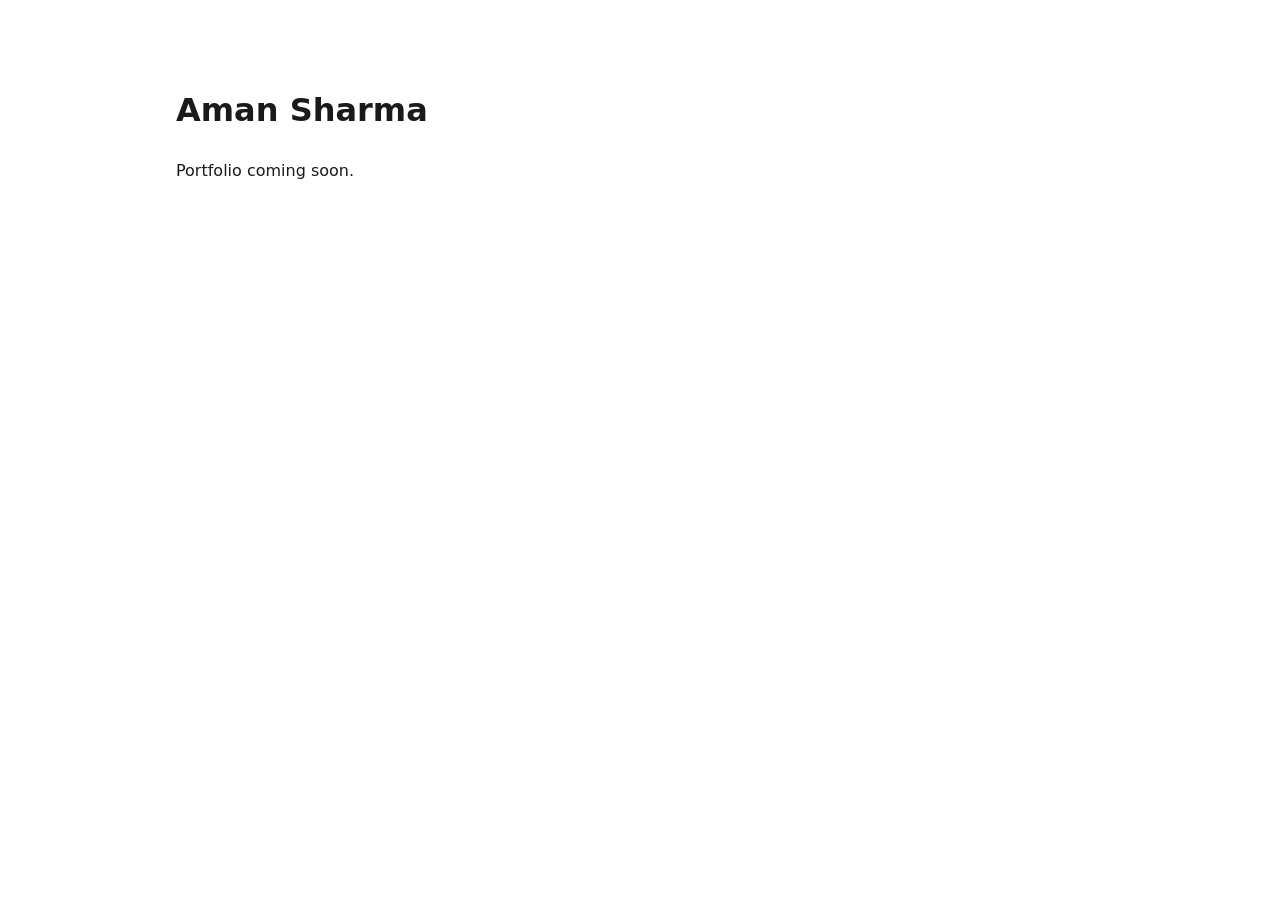
==== index.html @ 3a18114f "Initial portfolio scaffold Co-Authored-By: Claude Opus 5.5 <noreply@anthropic.com>" ====
<!doctype html>
<html lang="en">
<head>
  <meta charset="utf-8">
  <meta name="viewport" content="width=device-width, initial-scale=1">
  <title>Aman Sharma — Portfolio</title>
  <meta name="description" content="Portfolio of Aman Sharma">
  <link rel="stylesheet" href="assets/css/style.css">
</head>
<body>
  <main>
    <h1>Aman Sharma</h1>
    <p>Portfolio coming soon.</p>
  </main>
  <script src="assets/js/main.js"></script>
</body>
</html>
---- assets/css/style.css ----
*, *::before, *::after { box-sizing: border-box; }
body {
  margin: 0;
  font-family: system-ui, -apple-system, sans-serif;
  line-height: 1.6;
  color: #1a1a1a;
  background: #fff;
}
main { max-width: 960px; margin: 0 auto; padding: 4rem 1rem; }
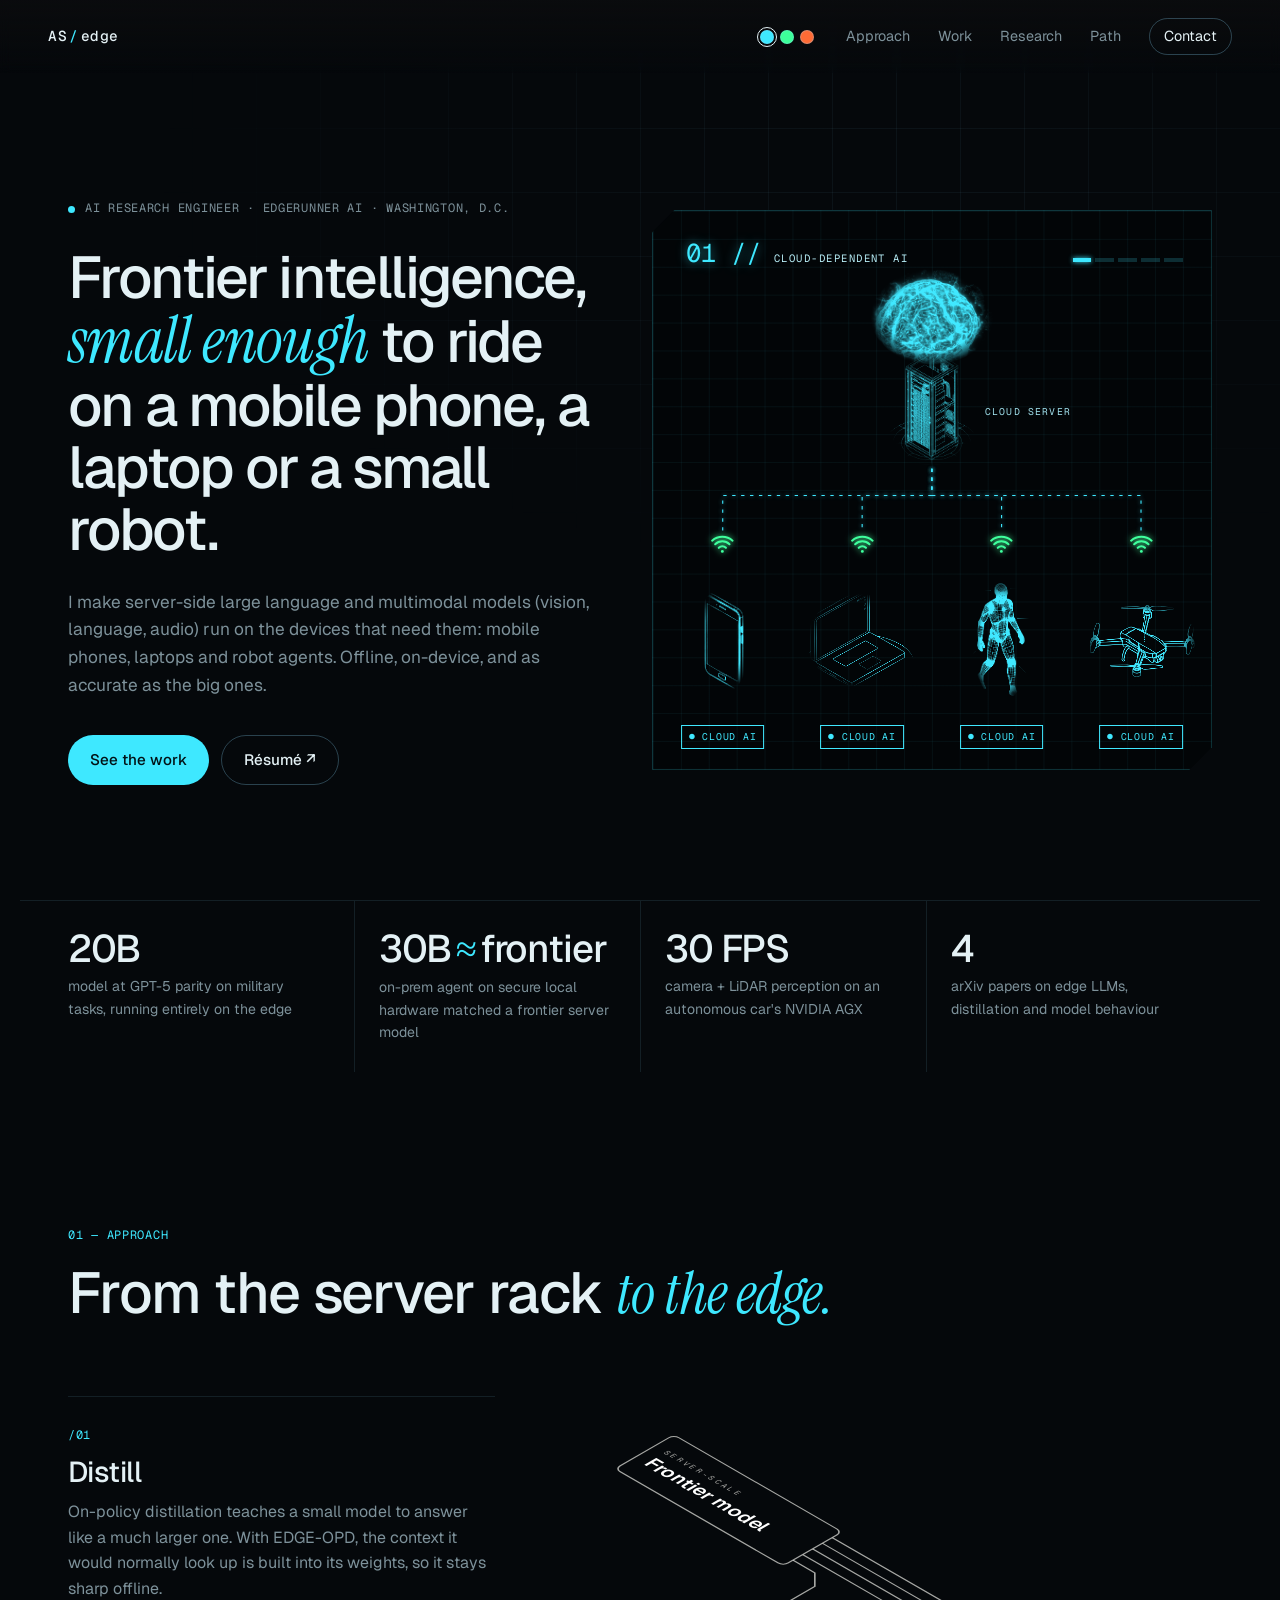
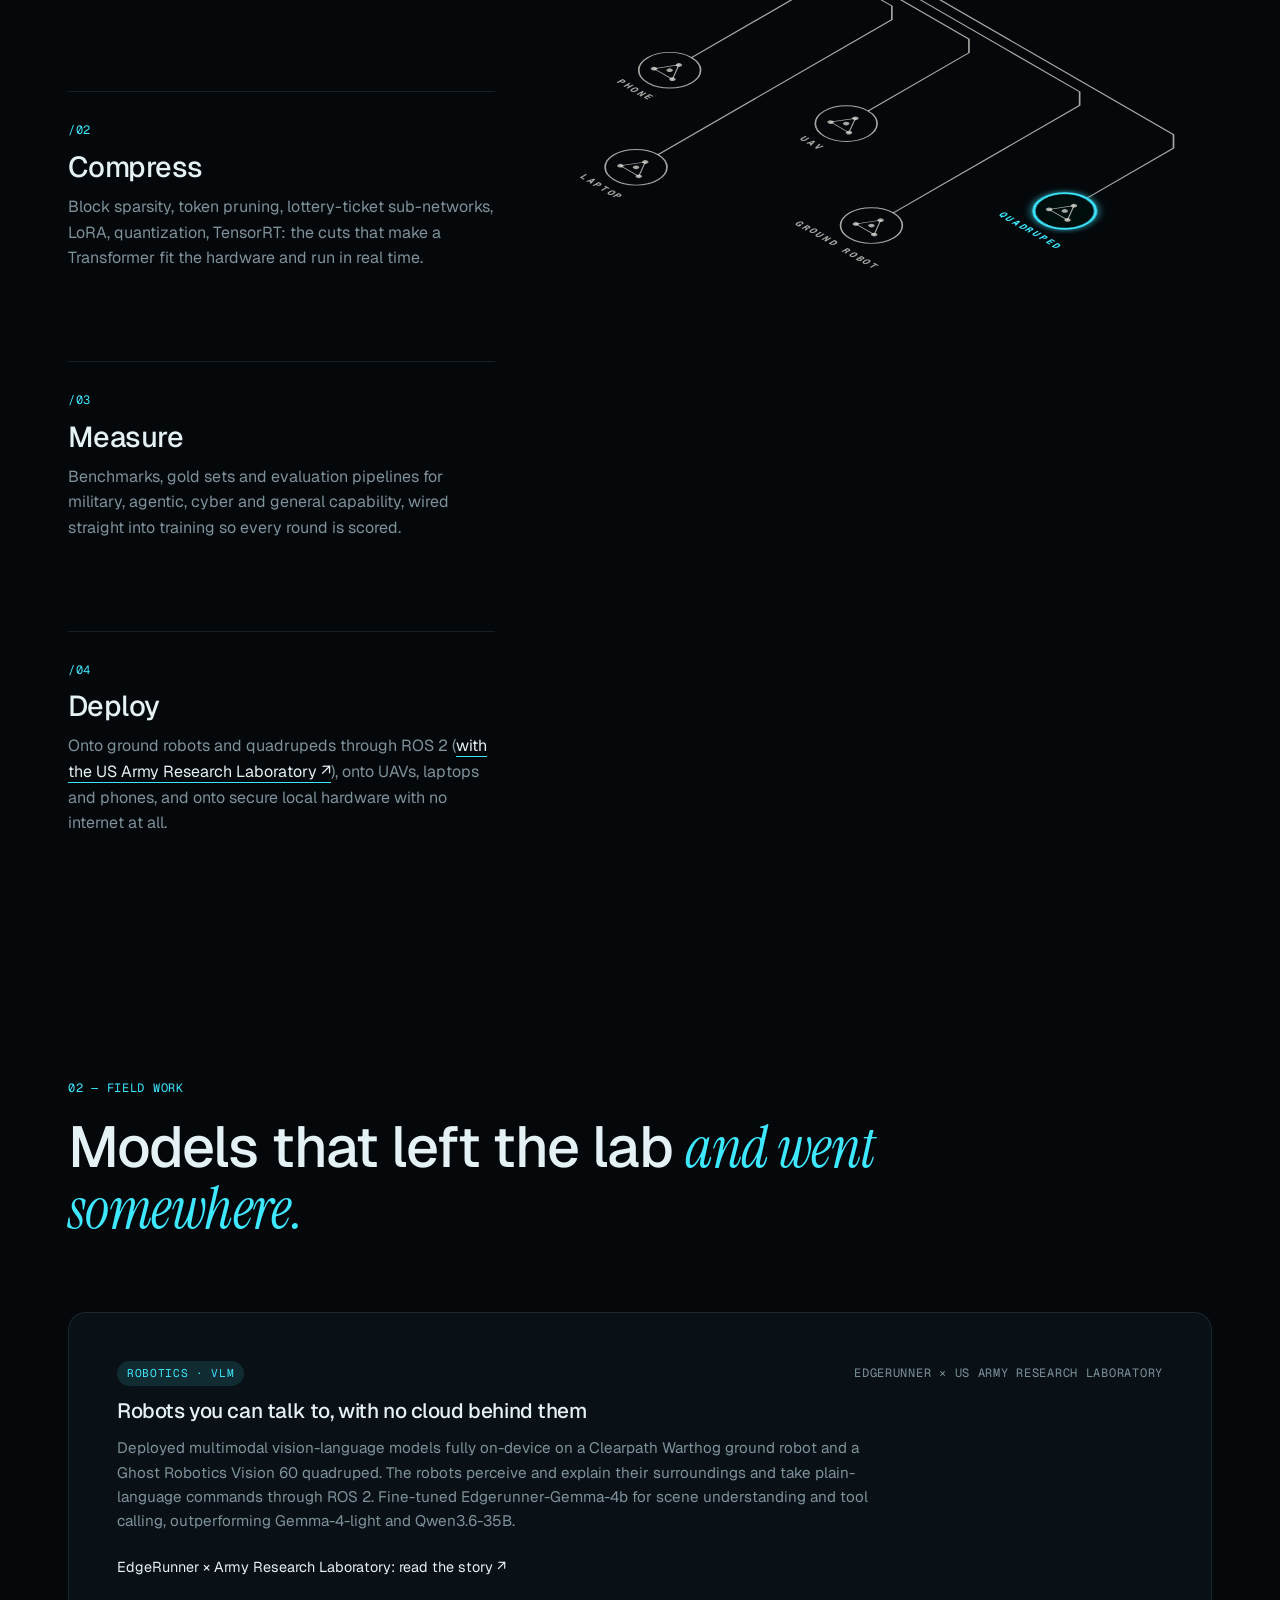
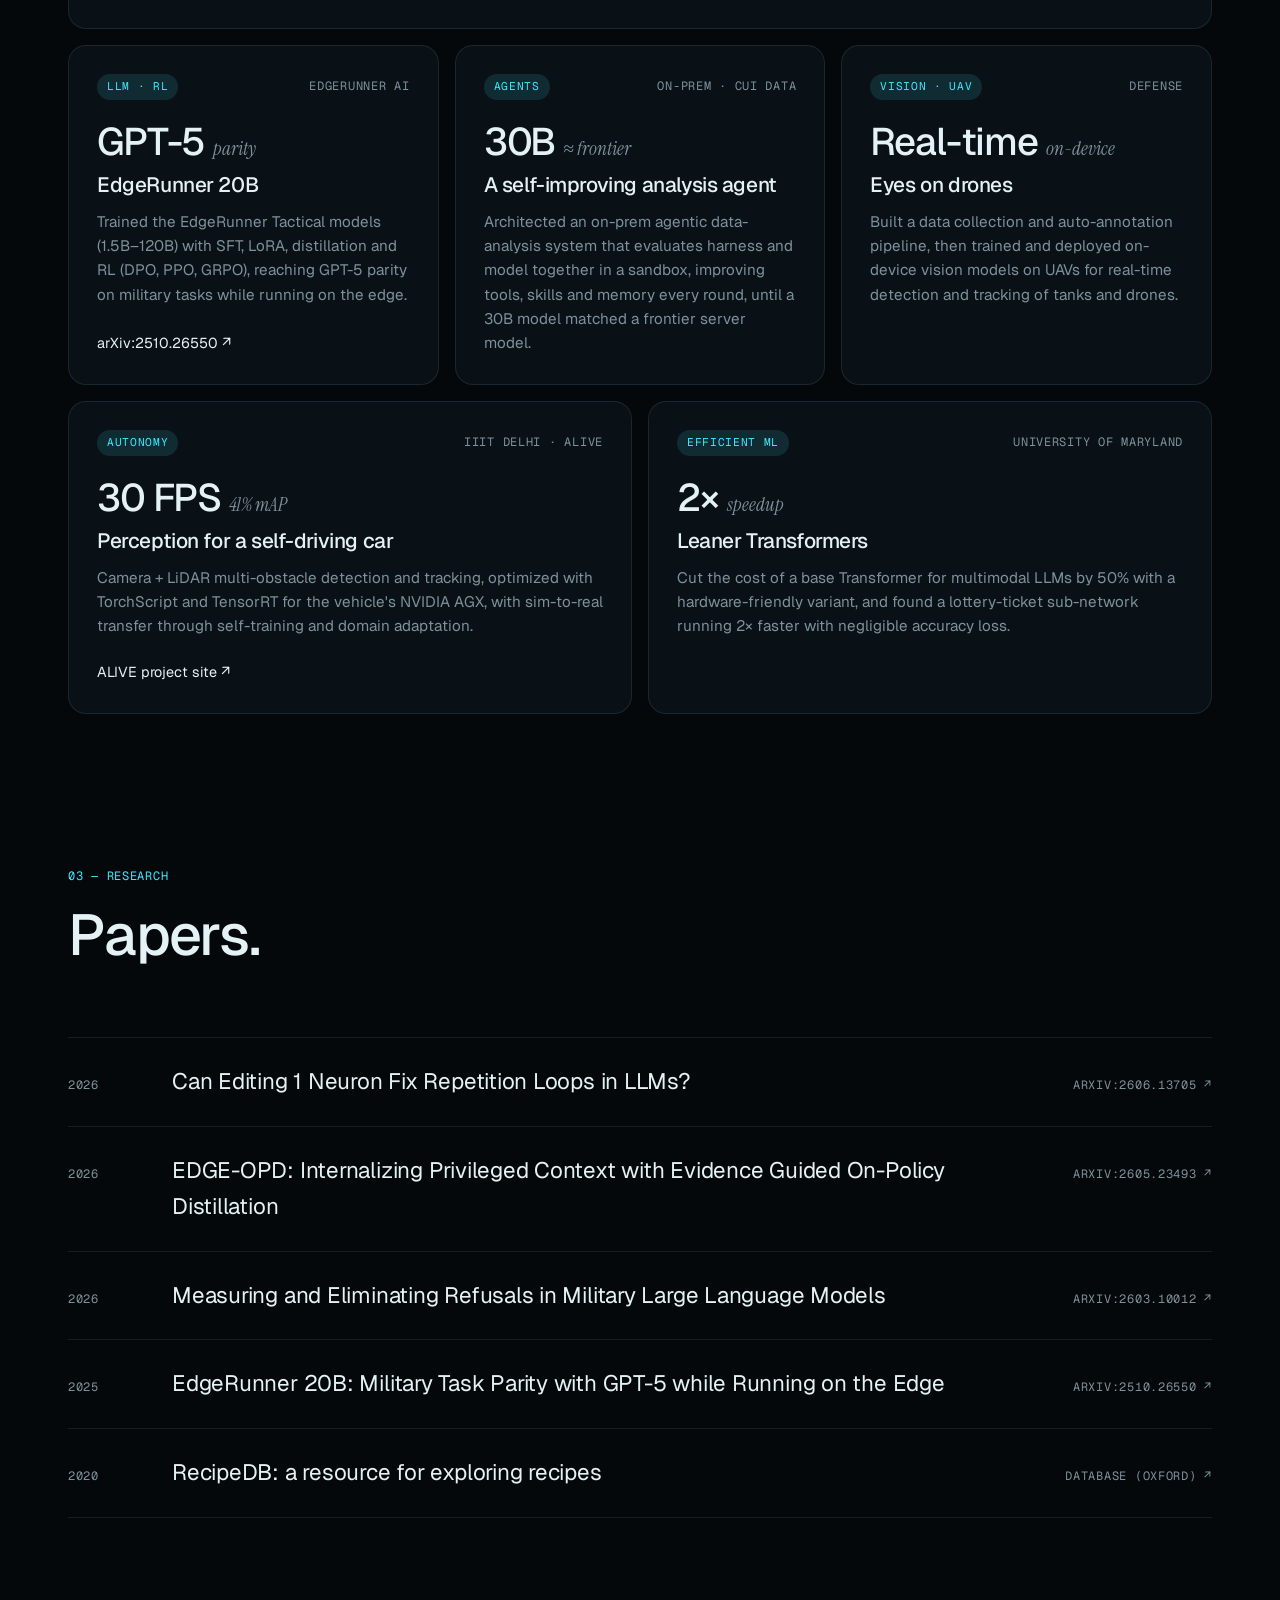
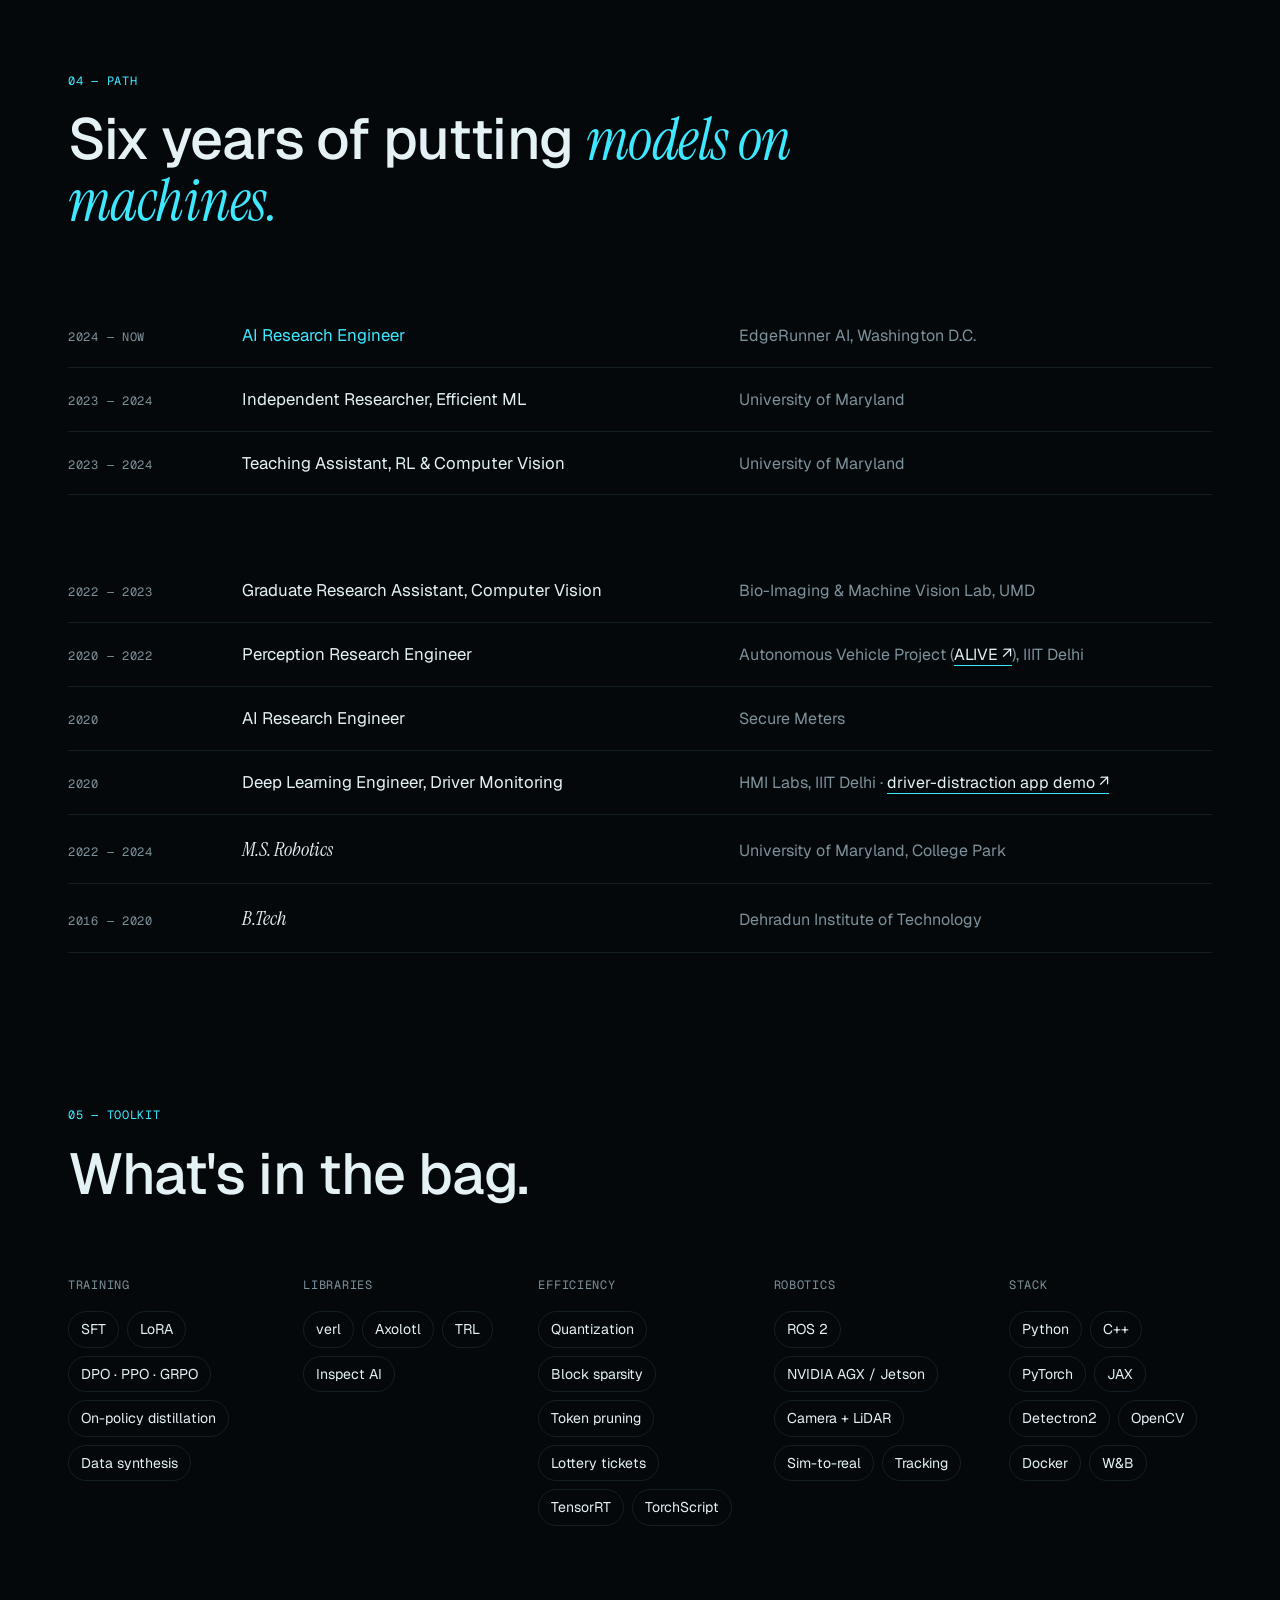
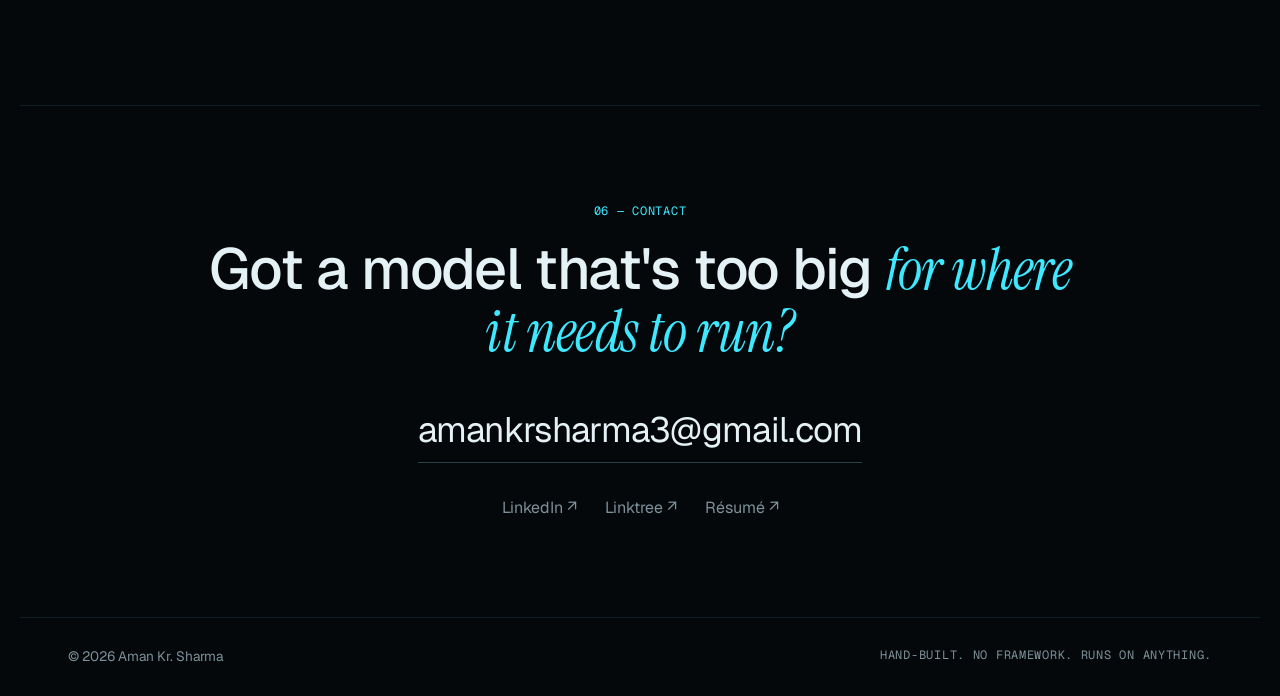
==== commit 5cc695b4: "Build out the portfolio site Hero animation of a cloud model shrinking onto devices, theme switcher," ====
--- a/index.html
+++ b/index.html
@@ -3,15 +3,329 @@
 <head>
   <meta charset="utf-8">
   <meta name="viewport" content="width=device-width, initial-scale=1">
-  <title>Aman Sharma — Portfolio</title>
-  <meta name="description" content="Portfolio of Aman Sharma">
+  <title>Aman Sharma — AI for the Edge</title>
+  <meta name="description" content="Aman Sharma, AI Research Engineer. Making server-scale language and multimodal models run on phones, laptops and robots.">
+  <meta name="theme-color" content="#05080b">
+  <script>
+    try { document.documentElement.dataset.theme = localStorage.getItem("theme") || "cyan"; } catch (e) {}
+  </script>
+  <link rel="preconnect" href="https://fonts.googleapis.com">
+  <link rel="preconnect" href="https://fonts.gstatic.com" crossorigin>
+  <link href="https://fonts.googleapis.com/css2?family=Geist:wght@300;400;500;600&family=Geist+Mono:wght@400;500&family=Instrument+Serif:ital@0;1&display=swap" rel="stylesheet">
+  <link rel="stylesheet" href="assets/css/loop-diagram.css">
   <link rel="stylesheet" href="assets/css/style.css">
 </head>
 <body>
-  <main>
-    <h1>Aman Sharma</h1>
-    <p>Portfolio coming soon.</p>
+  <div class="grid-bg" aria-hidden="true"></div>
+
+  <header class="nav">
+    <a class="nav-mark" href="#top" aria-label="Aman Sharma, home">AS<span>/</span>edge</a>
+    <nav class="nav-links">
+      <div class="theme-switch" role="group" aria-label="Colour theme">
+        <button type="button" data-theme-choice="cyan" aria-label="Cyan theme"></button>
+        <button type="button" data-theme-choice="green" aria-label="Green theme"></button>
+        <button type="button" data-theme-choice="ember" aria-label="Ember theme"></button>
+      </div>
+      <a href="#approach">Approach</a>
+      <a href="#work">Work</a>
+      <a href="#research">Research</a>
+      <a href="#path">Path</a>
+      <a class="nav-cta" href="#contact">Contact</a>
+    </nav>
+  </header>
+
+  <main id="top">
+    <!-- Hero -->
+    <section class="hero">
+      <div class="hero-copy">
+        <p class="eyebrow"><span class="dot"></span>AI Research Engineer · EdgeRunner AI · Washington, D.C.</p>
+        <h1>Frontier intelligence, <em>small enough</em> to ride on a mobile phone, a laptop or a small robot.</h1>
+        <p class="lede">
+          I make server-side large language and multimodal models (vision, language, audio)
+          run on the devices that need them: mobile phones, laptops and robot agents.
+          Offline, on-device, and as accurate as the big ones.
+        </p>
+        <div class="hero-actions">
+          <a class="btn btn-primary" href="#work">See the work</a>
+          <a class="btn btn-ghost" href="https://bit.ly/4jXyZgg" target="_blank" rel="noopener">Résumé ↗</a>
+        </div>
+      </div>
+      <figure class="hero-visual">
+        <div class="stage" id="stage" data-phase="online" role="img"
+             aria-label="A cloud server runs a large model for a phone, laptop, humanoid robot and drone over Wi-Fi. The connection drops and the devices lose their intelligence. The model is compressed, ported onto each device, and they work again with no Wi-Fi.">
+          <div class="hud" aria-hidden="true">
+            <span class="hud-step" id="stage-step">01 //</span>
+            <span class="hud-label" id="stage-label">CLOUD-DEPENDENT AI</span>
+            <span class="hud-bars"><i></i><i></i><i></i><i></i><i></i></span>
+          </div>
+
+          <svg class="links" viewBox="0 0 1000 1000" aria-hidden="true">
+            <path d="M500 462 V510 H125 V575" />
+            <path d="M500 462 V510 H375 V575" />
+            <path d="M500 462 V510 H625 V575" />
+            <path d="M500 462 V510 H875 V575" />
+          </svg>
+
+          <div class="server" aria-hidden="true">
+            <div class="tint"><img src="assets/images/hero/server.jpg" alt=""></div>
+            <span class="tag-cloud">CLOUD SERVER</span>
+          </div>
+          <div class="brain" aria-hidden="true">
+            <span class="rings"><i></i><i></i><i></i></span>
+            <div class="tint"><img src="assets/images/hero/brain.jpg" alt=""></div>
+          </div>
+
+          <div class="device is-cloud" style="--x: 12.5; --w: 10" aria-hidden="true">
+            <svg class="wifi" viewBox="0 0 24 24"><path d="M2 8.5a15 15 0 0 1 20 0M5 12a10 10 0 0 1 14 0M8.5 15.5a5 5 0 0 1 7 0"/><circle cx="12" cy="19" r="1.4"/><path class="slash" d="M3 3l18 18"/></svg>
+            <div class="tint"><img src="assets/images/hero/phone.jpg" alt=""></div>
+            <span class="chip"></span>
+          </div>
+          <div class="device is-cloud" style="--x: 37.5; --w: 20" aria-hidden="true">
+            <svg class="wifi" viewBox="0 0 24 24"><path d="M2 8.5a15 15 0 0 1 20 0M5 12a10 10 0 0 1 14 0M8.5 15.5a5 5 0 0 1 7 0"/><circle cx="12" cy="19" r="1.4"/><path class="slash" d="M3 3l18 18"/></svg>
+            <div class="tint"><img src="assets/images/hero/laptop.jpg" alt=""></div>
+            <span class="chip"></span>
+          </div>
+          <div class="device is-cloud" style="--x: 62.5; --w: 10.5" aria-hidden="true">
+            <svg class="wifi" viewBox="0 0 24 24"><path d="M2 8.5a15 15 0 0 1 20 0M5 12a10 10 0 0 1 14 0M8.5 15.5a5 5 0 0 1 7 0"/><circle cx="12" cy="19" r="1.4"/><path class="slash" d="M3 3l18 18"/></svg>
+            <div class="tint"><img src="assets/images/hero/humanoid.jpg" alt=""></div>
+            <span class="chip"></span>
+          </div>
+          <div class="device is-cloud" style="--x: 87.5; --w: 20" aria-hidden="true">
+            <svg class="wifi" viewBox="0 0 24 24"><path d="M2 8.5a15 15 0 0 1 20 0M5 12a10 10 0 0 1 14 0M8.5 15.5a5 5 0 0 1 7 0"/><circle cx="12" cy="19" r="1.4"/><path class="slash" d="M3 3l18 18"/></svg>
+            <div class="tint"><img src="assets/images/hero/drone.jpg" alt=""></div>
+            <span class="chip"></span>
+          </div>
+
+          <!-- One small model per device; JS flies each from the server to its device -->
+          <span class="mini" style="--tx: 12.5" aria-hidden="true"><span class="tint"><img src="assets/images/hero/brain.jpg" alt=""></span></span>
+          <span class="mini" style="--tx: 37.5" aria-hidden="true"><span class="tint"><img src="assets/images/hero/brain.jpg" alt=""></span></span>
+          <span class="mini" style="--tx: 62.5" aria-hidden="true"><span class="tint"><img src="assets/images/hero/brain.jpg" alt=""></span></span>
+          <span class="mini" style="--tx: 87.5" aria-hidden="true"><span class="tint"><img src="assets/images/hero/brain.jpg" alt=""></span></span>
+        </div>
+      </figure>
+    </section>
+
+    <section class="stats" aria-label="Highlights">
+      <div class="stat" data-reveal>
+        <span class="stat-num">20B</span>
+        <span class="stat-text">model at GPT-5 parity on military tasks, running entirely on the edge</span>
+      </div>
+      <div class="stat" data-reveal>
+        <span class="stat-num">30B<i>≈</i>frontier</span>
+        <span class="stat-text">on-prem agent on secure local hardware matched a frontier server model</span>
+      </div>
+      <div class="stat" data-reveal>
+        <span class="stat-num">30 FPS</span>
+        <span class="stat-text">camera + LiDAR perception on an autonomous car's NVIDIA AGX</span>
+      </div>
+      <div class="stat" data-reveal>
+        <span class="stat-num">4</span>
+        <span class="stat-text">arXiv papers on edge LLMs, distillation and model behaviour</span>
+      </div>
+    </section>
+
+    <!-- Approach: sticky edge map -->
+    <section class="section approach" id="approach">
+      <div class="section-head">
+        <span class="mono label">01 — Approach</span>
+        <h2>From the server rack <em>to the edge.</em></h2>
+      </div>
+      <div class="approach-grid">
+        <ol class="steps">
+          <li class="step" data-reveal>
+            <span class="mono step-num">/01</span>
+            <h3>Distill</h3>
+            <p>On-policy distillation teaches a small model to answer like a much larger one. With EDGE-OPD, the context it would normally look up is built into its weights, so it stays sharp offline.</p>
+          </li>
+          <li class="step" data-reveal>
+            <span class="mono step-num">/02</span>
+            <h3>Compress</h3>
+            <p>Block sparsity, token pruning, lottery-ticket sub-networks, LoRA, quantization, TensorRT: the cuts that make a Transformer fit the hardware and run in real time.</p>
+          </li>
+          <li class="step" data-reveal>
+            <span class="mono step-num">/03</span>
+            <h3>Measure</h3>
+            <p>Benchmarks, gold sets and evaluation pipelines for military, agentic, cyber and general capability, wired straight into training so every round is scored.</p>
+          </li>
+          <li class="step" data-reveal>
+            <span class="mono step-num">/04</span>
+            <h3>Deploy</h3>
+            <p>Onto ground robots and quadrupeds through ROS&nbsp;2 (<a class="inline-link" href="https://www.edgerunnerai.com/news/edgerunner-and-army-research-laboratory-collaborate-to-bring-high-level-intelligence-to-the-edge-for-heterogeneous-autonomous-military-platforms" target="_blank" rel="noopener">with the US Army Research Laboratory ↗</a>), onto UAVs, laptops and phones, and onto secure local hardware with no internet at all.</p>
+          </li>
+        </ol>
+        <div class="edge-map">
+          <div id="edge-diagram"></div>
+        </div>
+      </div>
+    </section>
+
+    <!-- Work -->
+    <section class="section" id="work">
+      <div class="section-head">
+        <span class="mono label">02 — Field work</span>
+        <h2>Models that left the lab <em>and went somewhere.</em></h2>
+      </div>
+      <div class="work-grid">
+        <article class="card card-wide" data-reveal>
+          <div class="card-top"><span class="tag">Robotics · VLM</span><span class="mono muted">EdgeRunner × US Army Research Laboratory</span></div>
+          <h3><a class="card-title-link" href="https://www.edgerunnerai.com/news/edgerunner-and-army-research-laboratory-collaborate-to-bring-high-level-intelligence-to-the-edge-for-heterogeneous-autonomous-military-platforms" target="_blank" rel="noopener">Robots you can talk to, with no cloud behind them</a></h3>
+          <p>Deployed multimodal vision-language models fully on-device on a Clearpath Warthog ground robot and a Ghost Robotics Vision 60 quadruped. The robots perceive and explain their surroundings and take plain-language commands through ROS&nbsp;2. Fine-tuned Edgerunner-Gemma-4b for scene understanding and tool calling, outperforming Gemma-4-light and Qwen3.6-35B.</p>
+          <a class="card-link" href="https://www.edgerunnerai.com/news/edgerunner-and-army-research-laboratory-collaborate-to-bring-high-level-intelligence-to-the-edge-for-heterogeneous-autonomous-military-platforms" target="_blank" rel="noopener">EdgeRunner × Army Research Laboratory: read the story ↗</a>
+        </article>
+
+        <article class="card" data-reveal>
+          <div class="card-top"><span class="tag">LLM · RL</span><span class="mono muted">EdgeRunner AI</span></div>
+          <div class="card-metric">GPT-5<small>parity</small></div>
+          <h3>EdgeRunner 20B</h3>
+          <p>Trained the EdgeRunner Tactical models (1.5B–120B) with SFT, LoRA, distillation and RL (DPO, PPO, GRPO), reaching GPT-5 parity on military tasks while running on the edge.</p>
+          <a class="card-link" href="https://arxiv.org/abs/2510.26550" target="_blank" rel="noopener">arXiv:2510.26550 ↗</a>
+        </article>
+
+        <article class="card" data-reveal>
+          <div class="card-top"><span class="tag">Agents</span><span class="mono muted">On-prem · CUI data</span></div>
+          <div class="card-metric">30B<small>≈ frontier</small></div>
+          <h3>A self-improving analysis agent</h3>
+          <p>Architected an on-prem agentic data-analysis system that evaluates harness and model together in a sandbox, improving tools, skills and memory every round, until a 30B model matched a frontier server model.</p>
+        </article>
+
+        <article class="card" data-reveal>
+          <div class="card-top"><span class="tag">Vision · UAV</span><span class="mono muted">Defense</span></div>
+          <div class="card-metric">Real-time<small>on-device</small></div>
+          <h3>Eyes on drones</h3>
+          <p>Built a data collection and auto-annotation pipeline, then trained and deployed on-device vision models on UAVs for real-time detection and tracking of tanks and drones.</p>
+        </article>
+
+        <article class="card" data-reveal>
+          <div class="card-top"><span class="tag">Autonomy</span><span class="mono muted">IIIT Delhi · ALIVE</span></div>
+          <div class="card-metric">30 FPS<small>41% mAP</small></div>
+          <h3>Perception for a self-driving car</h3>
+          <p>Camera + LiDAR multi-obstacle detection and tracking, optimized with TorchScript and TensorRT for the vehicle's NVIDIA AGX, with sim-to-real transfer through self-training and domain adaptation.</p>
+          <a class="card-link" href="https://sites.google.com/iiitd.ac.in/iiitd-alive/home" target="_blank" rel="noopener">ALIVE project site ↗</a>
+        </article>
+
+        <article class="card" data-reveal>
+          <div class="card-top"><span class="tag">Efficient ML</span><span class="mono muted">University of Maryland</span></div>
+          <div class="card-metric">2×<small>speedup</small></div>
+          <h3>Leaner Transformers</h3>
+          <p>Cut the cost of a base Transformer for multimodal LLMs by 50% with a hardware-friendly variant, and found a lottery-ticket sub-network running 2× faster with negligible accuracy loss.</p>
+        </article>
+      </div>
+    </section>
+
+    <!-- Research -->
+    <section class="section" id="research">
+      <div class="section-head">
+        <span class="mono label">03 — Research</span>
+        <h2>Papers.</h2>
+      </div>
+      <ul class="pubs">
+        <li data-reveal>
+          <a href="https://arxiv.org/abs/2606.13705" target="_blank" rel="noopener">
+            <span class="mono pub-year">2026</span>
+            <span class="pub-title">Can Editing 1 Neuron Fix Repetition Loops in LLMs?</span>
+            <span class="pub-venue mono">arXiv:2606.13705 ↗</span>
+          </a>
+        </li>
+        <li data-reveal>
+          <a href="https://arxiv.org/abs/2605.23493" target="_blank" rel="noopener">
+            <span class="mono pub-year">2026</span>
+            <span class="pub-title">EDGE-OPD: Internalizing Privileged Context with Evidence Guided On-Policy Distillation</span>
+            <span class="pub-venue mono">arXiv:2605.23493 ↗</span>
+          </a>
+        </li>
+        <li data-reveal>
+          <a href="https://arxiv.org/abs/2603.10012" target="_blank" rel="noopener">
+            <span class="mono pub-year">2026</span>
+            <span class="pub-title">Measuring and Eliminating Refusals in Military Large Language Models</span>
+            <span class="pub-venue mono">arXiv:2603.10012 ↗</span>
+          </a>
+        </li>
+        <li data-reveal>
+          <a href="https://arxiv.org/abs/2510.26550" target="_blank" rel="noopener">
+            <span class="mono pub-year">2025</span>
+            <span class="pub-title">EdgeRunner 20B: Military Task Parity with GPT-5 while Running on the Edge</span>
+            <span class="pub-venue mono">arXiv:2510.26550 ↗</span>
+          </a>
+        </li>
+        <li data-reveal>
+          <a href="https://doi.org/10.1093/database/baaa077" target="_blank" rel="noopener">
+            <span class="mono pub-year">2020</span>
+            <span class="pub-title">RecipeDB: a resource for exploring recipes</span>
+            <span class="pub-venue mono">Database (Oxford) ↗</span>
+          </a>
+        </li>
+      </ul>
+    </section>
+
+    <!-- Path -->
+    <section class="section" id="path">
+      <div class="section-head">
+        <span class="mono label">04 — Path</span>
+        <h2>Six years of putting <em>models on machines.</em></h2>
+      </div>
+      <ol class="timeline">
+        <li data-reveal><span class="mono t-date">2024 — now</span><span class="t-role">AI Research Engineer</span><span class="t-org">EdgeRunner AI, Washington D.C.</span></li>
+        <li data-reveal><span class="mono t-date">2023 — 2024</span><span class="t-role">Independent Researcher, Efficient ML</span><span class="t-org">University of Maryland</span></li>
+        <li data-reveal><span class="mono t-date">2023 — 2024</span><span class="t-role">Teaching Assistant, RL &amp; Computer Vision</span><span class="t-org">University of Maryland</span></li>
+        <li data-reveal><span class="mono t-date">2023</span><span class="t-role">ML / Computer Vision Intern</span><span class="t-org">VecTech Inc.</span></li>
+        <li data-reveal><span class="mono t-date">2022 — 2023</span><span class="t-role">Graduate Research Assistant, Computer Vision</span><span class="t-org">Bio-Imaging &amp; Machine Vision Lab, UMD</span></li>
+        <li data-reveal><span class="mono t-date">2020 — 2022</span><span class="t-role">Perception Research Engineer</span><span class="t-org">Autonomous Vehicle Project (<a class="inline-link" href="https://sites.google.com/iiitd.ac.in/iiitd-alive/home" target="_blank" rel="noopener">ALIVE ↗</a>), IIIT Delhi</span></li>
+        <li data-reveal><span class="mono t-date">2020</span><span class="t-role">AI Research Engineer</span><span class="t-org">Secure Meters</span></li>
+        <li data-reveal><span class="mono t-date">2020</span><span class="t-role">Deep Learning Engineer, Driver Monitoring</span><span class="t-org">HMI Labs, IIIT Delhi · <a class="inline-link" href="https://drive.google.com/file/d/1nnz5aoNQ0Gc9NwjBIOqu2eBjjT6ANuxd/view" target="_blank" rel="noopener">driver-distraction app demo ↗</a></span></li>
+        <li data-reveal class="t-edu"><span class="mono t-date">2022 — 2024</span><span class="t-role">M.S. Robotics</span><span class="t-org">University of Maryland, College Park</span></li>
+        <li data-reveal class="t-edu"><span class="mono t-date">2016 — 2020</span><span class="t-role">B.Tech</span><span class="t-org">Dehradun Institute of Technology</span></li>
+      </ol>
+    </section>
+
+    <!-- Toolkit -->
+    <section class="section toolkit" aria-labelledby="toolkit-title">
+      <div class="section-head">
+        <span class="mono label">05 — Toolkit</span>
+        <h2 id="toolkit-title">What's in the bag.</h2>
+      </div>
+      <div class="tool-groups">
+        <div class="tool-group" data-reveal>
+          <h3 class="mono">Training</h3>
+          <ul class="chips"><li>SFT</li><li>LoRA</li><li>DPO · PPO · GRPO</li><li>On-policy distillation</li><li>Data synthesis</li></ul>
+        </div>
+        <div class="tool-group" data-reveal>
+          <h3 class="mono">Libraries</h3>
+          <ul class="chips"><li>verl</li><li>Axolotl</li><li>TRL</li><li>Inspect AI</li></ul>
+        </div>
+        <div class="tool-group" data-reveal>
+          <h3 class="mono">Efficiency</h3>
+          <ul class="chips"><li>Quantization</li><li>Block sparsity</li><li>Token pruning</li><li>Lottery tickets</li><li>TensorRT</li><li>TorchScript</li></ul>
+        </div>
+        <div class="tool-group" data-reveal>
+          <h3 class="mono">Robotics</h3>
+          <ul class="chips"><li>ROS 2</li><li>NVIDIA AGX / Jetson</li><li>Camera + LiDAR</li><li>Sim-to-real</li><li>Tracking</li></ul>
+        </div>
+        <div class="tool-group" data-reveal>
+          <h3 class="mono">Stack</h3>
+          <ul class="chips"><li>Python</li><li>C++</li><li>PyTorch</li><li>JAX</li><li>Detectron2</li><li>OpenCV</li><li>Docker</li><li>W&amp;B</li></ul>
+        </div>
+      </div>
+    </section>
+
+    <!-- Contact -->
+    <section class="contact" id="contact">
+      <span class="mono label">06 — Contact</span>
+      <h2>Got a model that's too big <em>for where it needs to run?</em></h2>
+      <a class="contact-mail" href="mailto:amankrsharma3@gmail.com">amankrsharma3@gmail.com</a>
+      <div class="contact-links">
+        <a href="https://www.linkedin.com/in/amansharma-oo7" target="_blank" rel="noopener">LinkedIn ↗</a>
+        <a href="https://linktr.ee/amankrsharma3" target="_blank" rel="noopener">Linktree ↗</a>
+        <a href="https://bit.ly/4jXyZgg" target="_blank" rel="noopener">Résumé ↗</a>
+      </div>
+    </section>
   </main>
+
+  <footer class="footer">
+    <span>© 2026 Aman Kr. Sharma</span>
+    <span class="mono">Hand-built. No framework. Runs on anything.</span>
+  </footer>
+
+  <script src="assets/js/loop-diagram.js"></script>
   <script src="assets/js/main.js"></script>
 </body>
 </html>
--- a/assets/css/loop-diagram.css
+++ b/assets/css/loop-diagram.css
@@ -0,0 +1,76 @@
+.loop-diagram {
+  --ld-line: rgba(255, 255, 255, 0.75);
+  --ld-accent: #ff2a3d;
+  --ld-bg: #000;
+  width: 100%;
+  height: auto;
+  display: block;
+  overflow: visible;
+  font-family: system-ui, -apple-system, sans-serif;
+}
+
+.ld-trace {
+  fill: none;
+  stroke: var(--ld-line);
+  stroke-width: 1.4;
+  stroke-linejoin: round;
+  transition: stroke-dashoffset 1.2s ease-in-out;
+}
+
+.ld-pulse {
+  fill: none;
+  stroke: var(--ld-accent);
+  stroke-width: 4;
+  stroke-linecap: round;
+}
+
+.ld-hub rect,
+.ld-ring {
+  fill: var(--ld-bg);
+  stroke: var(--ld-line);
+  stroke-width: 1.4;
+  transition: stroke 0.3s, filter 0.3s;
+}
+
+.ld-hub-label {
+  fill: #fff;
+  font-size: 22px;
+  font-weight: 700;
+}
+
+.ld-hub-sub {
+  fill: var(--ld-line);
+  font-size: 8px;
+  letter-spacing: 0.3em;
+  text-transform: uppercase;
+}
+
+.ld-glyph polygon {
+  fill: none;
+  stroke: var(--ld-line);
+  stroke-width: 1;
+}
+
+.ld-glyph circle {
+  fill: var(--ld-line);
+}
+
+.ld-label {
+  fill: var(--ld-line);
+  font-size: 10px;
+  font-weight: 700;
+  letter-spacing: 0.18em;
+  text-anchor: middle;
+  text-transform: uppercase;
+  transition: fill 0.3s;
+}
+
+.ld-node.is-active .ld-ring {
+  stroke: var(--ld-accent);
+  stroke-width: 2.4;
+  filter: url(#ld-glow);
+}
+
+.ld-node.is-active .ld-label {
+  fill: var(--ld-accent);
+}
--- a/assets/css/style.css
+++ b/assets/css/style.css
@@ -1,9 +1,614 @@
+/* Default theme: holographic cyan, matching the HUD concept art */
+:root {
+  --bg: #05080b;
+  --bg-raised: #0a1116;
+  --line: rgba(140, 220, 255, 0.11);
+  --line-strong: rgba(140, 220, 255, 0.28);
+  --text: #e4f1f5;
+  --muted: #7d919a;
+  --accent: #3ee8ff;
+  --accent-ink: #021216;
+  --accent-soft: rgba(62, 232, 255, 0.12);
+  /* Device states in the hero animation (fixed across themes) */
+  --state-cloud: #3ee8ff;
+  --state-warn: #ffc53d;
+  --state-cut: #ff4d5e;
+  --state-edge: #3dff9a;
+  --serif: "Instrument Serif", Georgia, serif;
+  --sans: "Geist", system-ui, -apple-system, sans-serif;
+  --mono: "Geist Mono", ui-monospace, Menlo, monospace;
+  --gutter: clamp(16px, 4vw, 48px);
+  --max: 1240px;
+}
+
+:root[data-theme="green"] {
+  --bg: #040906;
+  --bg-raised: #09130d;
+  --line: rgba(120, 255, 180, 0.1);
+  --line-strong: rgba(120, 255, 180, 0.26);
+  --text: #e3f5ea;
+  --muted: #7b9585;
+  --accent: #3dff9a;
+  --accent-ink: #02160a;
+  --accent-soft: rgba(61, 255, 154, 0.12);
+}
+
+:root[data-theme="ember"] {
+  --bg: #0b0c0e;
+  --bg-raised: #121317;
+  --line: rgba(236, 235, 230, 0.12);
+  --line-strong: rgba(236, 235, 230, 0.28);
+  --text: #ecebe6;
+  --muted: #8d8c87;
+  --accent: #ff6b35;
+  --accent-ink: #140a05;
+  --accent-soft: rgba(255, 107, 53, 0.14);
+}
+
 *, *::before, *::after { box-sizing: border-box; }
+
+html { scroll-behavior: smooth; }
+
 body {
   margin: 0;
-  font-family: system-ui, -apple-system, sans-serif;
+  background: var(--bg);
+  color: var(--text);
+  font-family: var(--sans);
+  font-weight: 400;
   line-height: 1.6;
-  color: #1a1a1a;
-  background: #fff;
-}
-main { max-width: 960px; margin: 0 auto; padding: 4rem 1rem; }
+  -webkit-font-smoothing: antialiased;
+  overflow-x: hidden;
+}
+
+::selection { background: var(--accent); color: var(--bg); }
+
+a { color: inherit; text-decoration: none; }
+
+h1, h2, h3 { margin: 0; font-weight: 500; letter-spacing: -0.02em; line-height: 1.05; }
+
+em {
+  font-family: var(--serif);
+  font-style: italic;
+  font-weight: 400;
+  letter-spacing: -0.01em;
+  color: var(--accent);
+}
+
+.mono { font-family: var(--mono); font-size: 0.75rem; letter-spacing: 0.06em; text-transform: uppercase; }
+.muted { color: var(--muted); }
+
+/* Faint blueprint grid that fades out toward the bottom of the first screen */
+.grid-bg {
+  position: fixed;
+  inset: 0;
+  z-index: -1;
+  background-image:
+    linear-gradient(var(--line) 1px, transparent 1px),
+    linear-gradient(90deg, var(--line) 1px, transparent 1px);
+  background-size: 64px 64px;
+  mask-image: radial-gradient(ellipse 80% 60% at 70% 20%, #000 10%, transparent 75%);
+  -webkit-mask-image: radial-gradient(ellipse 80% 60% at 70% 20%, #000 10%, transparent 75%);
+  opacity: 0.5;
+}
+
+/* Nav */
+.nav {
+  position: fixed;
+  top: 0;
+  left: 0;
+  right: 0;
+  z-index: 50;
+  display: flex;
+  align-items: center;
+  justify-content: space-between;
+  padding: 18px var(--gutter);
+  background: linear-gradient(to bottom, rgba(11, 12, 14, 0.9), rgba(11, 12, 14, 0));
+  backdrop-filter: blur(6px);
+  -webkit-backdrop-filter: blur(6px);
+}
+
+.nav-mark { font-family: var(--mono); font-weight: 500; font-size: 0.9rem; letter-spacing: 0.04em; }
+.nav-mark span { color: var(--accent); margin: 0 2px; }
+
+.nav-links { display: flex; gap: 28px; align-items: center; font-size: 0.9rem; color: var(--muted); }
+.nav-links a { transition: color 0.2s; }
+.nav-links a:hover { color: var(--text); }
+.nav-cta { color: var(--text) !important; border: 1px solid var(--line-strong); padding: 6px 14px; border-radius: 999px; }
+.nav-cta:hover { border-color: var(--accent); }
+
+.theme-switch { display: flex; gap: 6px; margin-right: 4px; }
+.theme-switch button {
+  width: 14px;
+  height: 14px;
+  padding: 0;
+  border-radius: 50%;
+  border: 1px solid var(--line-strong);
+  cursor: pointer;
+  transition: transform 0.2s;
+}
+.theme-switch button:hover { transform: scale(1.2); }
+.theme-switch [data-theme-choice="cyan"] { background: #3ee8ff; }
+.theme-switch [data-theme-choice="green"] { background: #3dff9a; }
+.theme-switch [data-theme-choice="ember"] { background: #ff6b35; }
+.theme-switch button[aria-pressed="true"] { outline: 1px solid var(--text); outline-offset: 2px; }
+
+@media (max-width: 720px) {
+  .nav-links a:not(.nav-cta) { display: none; }
+}
+
+/* Hero */
+.hero {
+  max-width: var(--max);
+  margin: 0 auto;
+  min-height: 100svh;
+  padding: 120px var(--gutter) 40px;
+  display: grid;
+  grid-template-columns: minmax(0, 1fr) minmax(0, 1.05fr);
+  align-items: center;
+  gap: clamp(32px, 4vw, 64px);
+}
+
+.eyebrow {
+  display: inline-flex;
+  align-items: center;
+  gap: 10px;
+  margin: 0 0 28px;
+  font-family: var(--mono);
+  font-size: 0.75rem;
+  letter-spacing: 0.06em;
+  text-transform: uppercase;
+  color: var(--muted);
+}
+
+.dot {
+  width: 7px;
+  height: 7px;
+  border-radius: 50%;
+  background: var(--accent);
+  box-shadow: 0 0 0 0 var(--accent);
+  animation: ping 2.4s infinite;
+}
+
+@keyframes ping {
+  0% { box-shadow: 0 0 0 0 rgba(255, 107, 53, 0.6); }
+  70%, 100% { box-shadow: 0 0 0 10px rgba(255, 107, 53, 0); }
+}
+
+.hero h1 { font-size: clamp(2.2rem, 4.6vw, 4.2rem); font-weight: 500; letter-spacing: -0.035em; }
+.hero h1 em { font-size: 1.08em; }
+
+.lede { max-width: 540px; margin: 28px 0 36px; font-size: 1.08rem; color: var(--muted); }
+
+.hero-actions { display: flex; gap: 12px; flex-wrap: wrap; }
+
+.btn {
+  display: inline-flex;
+  align-items: center;
+  padding: 12px 22px;
+  border-radius: 999px;
+  font-size: 0.95rem;
+  font-weight: 500;
+  transition: transform 0.2s, background 0.2s, border-color 0.2s;
+}
+.btn:hover { transform: translateY(-1px); }
+.btn-primary { background: var(--accent); color: var(--accent-ink); }
+.btn-ghost { border: 1px solid var(--line-strong); }
+.btn-ghost:hover { border-color: var(--text); }
+
+.hero-visual { margin: 0; width: 100%; }
+
+@media (max-width: 900px) {
+  .hero { grid-template-columns: 1fr; padding-top: 110px; min-height: auto; }
+  .hero-visual { max-width: 560px; justify-self: center; order: -1; }
+}
+
+/* ---- Hero stage: cloud -> connection lost -> compress -> port -> on-device ----
+   The stage is a square; everything is placed in % of it and sized in cqw so it
+   scales as one picture. */
+.stage {
+  position: relative;
+  aspect-ratio: 1;
+  width: 100%;
+  container-type: inline-size;
+  border: 1px solid rgba(62, 232, 255, 0.22);
+  background:
+    linear-gradient(rgba(62, 232, 255, 0.05) 1px, transparent 1px) 0 0 / 5% 5%,
+    linear-gradient(90deg, rgba(62, 232, 255, 0.05) 1px, transparent 1px) 0 0 / 5% 5%,
+    #020507;
+  clip-path: polygon(0 4%, 4% 0, 100% 0, 100% 96%, 96% 100%, 0 100%);
+  overflow: hidden;
+  font-family: var(--mono);
+}
+
+/* Each picture is cyan line art on black. Grayscale it, then multiply by a colour
+   so a single variable recolours it; black stays black and screen-blends away. */
+.tint {
+  position: relative;
+  display: block;
+  isolation: isolate;
+  background: #000;
+  --tint: var(--state-cloud);
+  -webkit-mask-image: radial-gradient(closest-side, #000 72%, transparent 100%);
+  mask-image: radial-gradient(closest-side, #000 72%, transparent 100%);
+}
+.tint img { display: block; width: 100%; height: auto; filter: grayscale(1) contrast(1.3) brightness(1.35); }
+/* Blend on the positioned wrappers: their transforms make them stacking contexts, so a
+   blend set any deeper would only mix with the wrapper, not the stage behind it. */
+.server, .brain, .device, .mini { mix-blend-mode: screen; }
+.tint::after {
+  content: "";
+  position: absolute;
+  inset: 0;
+  background: var(--tint);
+  mix-blend-mode: multiply;
+  transition: background-color 0.6s ease;
+}
+
+.hud { position: absolute; top: 4%; left: 6%; right: 5%; display: flex; align-items: baseline; gap: 2.2cqw; z-index: 3; }
+.hud-step { font-size: 4.6cqw; color: var(--state-cloud); text-shadow: 0 0 2cqw rgba(62, 232, 255, 0.6); transition: color 0.4s, text-shadow 0.4s; }
+.hud-label { font-size: 1.9cqw; letter-spacing: 0.14em; color: #b8eef7; }
+.hud-bars { margin-left: auto; display: flex; gap: 0.7cqw; }
+.hud-bars i { width: 3.4cqw; height: 0.7cqw; background: rgba(62, 232, 255, 0.18); transition: background 0.4s, box-shadow 0.4s; }
+
+.stage[data-phase="online"] .hud-bars i:nth-child(-n + 1),
+.stage[data-phase="lost"] .hud-bars i:nth-child(-n + 2),
+.stage[data-phase="compress"] .hud-bars i:nth-child(-n + 3),
+.stage[data-phase="port"] .hud-bars i:nth-child(-n + 4),
+.stage[data-phase="edge"] .hud-bars i { background: currentColor; box-shadow: 0 0 1cqw currentColor; }
+.hud-bars { color: var(--state-cloud); }
+.stage[data-phase="lost"] .hud-step, .stage[data-phase="lost"] .hud-bars { color: var(--state-cut); text-shadow: 0 0 2cqw rgba(255, 77, 94, 0.6); }
+.stage[data-phase="edge"] .hud-step, .stage[data-phase="edge"] .hud-bars { color: var(--state-edge); text-shadow: 0 0 2cqw rgba(61, 255, 154, 0.6); }
+
+/* Wi-Fi traces from the server to each device */
+.links { position: absolute; inset: 0; width: 100%; height: 100%; z-index: 1; }
+.links path {
+  fill: none;
+  stroke: var(--state-cloud);
+  stroke-width: 2;
+  stroke-dasharray: 6 10;
+  filter: drop-shadow(0 0 4px rgba(62, 232, 255, 0.8));
+  transition: stroke 0.3s, opacity 0.6s;
+  animation: flow 0.8s linear infinite;
+}
+@keyframes flow { to { stroke-dashoffset: -16; } }
+.stage[data-phase="lost"] .links path { stroke: var(--state-cut); filter: drop-shadow(0 0 4px rgba(255, 77, 94, 0.8)); animation: cut 1.4s steps(1) forwards; }
+.stage[data-phase="compress"] .links path,
+.stage[data-phase="port"] .links path,
+.stage[data-phase="edge"] .links path { stroke: var(--muted); opacity: 0.12; animation: none; filter: none; }
+@keyframes cut {
+  0% { opacity: 1; } 15% { opacity: 0.2; } 25% { opacity: 1; } 40% { opacity: 0.1; } 50% { opacity: 0.8; } 70%, 100% { opacity: 0.12; }
+}
+
+/* Server and the big model it runs */
+.server { position: absolute; left: 50%; top: 25%; width: 17cqw; transform: translateX(-50%); z-index: 2; }
+.tag-cloud {
+  position: absolute;
+  left: 100%;
+  top: 46%;
+  margin-left: 1cqw;
+  font-size: 1.75cqw;
+  letter-spacing: 0.12em;
+  color: #9fdfeb;
+  white-space: nowrap;
+}
+
+.brain {
+  position: absolute;
+  left: 50%;
+  top: 19%;
+  width: 22cqw;
+  z-index: 2;
+  transform: translate(-50%, -50%);
+  transition: transform 1.6s cubic-bezier(0.7, 0, 0.3, 1);
+}
+.stage[data-phase="compress"] .brain,
+.stage[data-phase="port"] .brain,
+.stage[data-phase="edge"] .brain { transform: translate(-50%, -50%) scale(0.4); }
+.stage[data-phase="edge"] .brain .tint { --tint: var(--state-edge); }
+
+/* Rings converge on the brain while it is compressed */
+.rings i {
+  position: absolute;
+  left: 50%;
+  top: 50%;
+  width: 100%;
+  aspect-ratio: 1;
+  border: 2px solid var(--state-edge);
+  border-radius: 50%;
+  opacity: 0;
+  transform: translate(-50%, -50%) scale(1.6);
+}
+.stage[data-phase="compress"] .rings i { animation: converge 1.1s ease-in infinite; }
+.stage[data-phase="compress"] .rings i:nth-child(2) { animation-delay: 0.36s; }
+.stage[data-phase="compress"] .rings i:nth-child(3) { animation-delay: 0.72s; }
+@keyframes converge {
+  0% { opacity: 0; transform: translate(-50%, -50%) scale(1.8); }
+  30% { opacity: 0.9; }
+  100% { opacity: 0; transform: translate(-50%, -50%) scale(0.3); }
+}
+
+/* Devices */
+.device {
+  position: absolute;
+  left: calc(var(--x) * 1%);
+  top: 57.5%;
+  height: 39%;
+  width: 24cqw;
+  transform: translateX(-50%);
+  display: flex;
+  flex-direction: column;
+  align-items: center;
+  z-index: 2;
+}
+.device .tint { width: calc(var(--w) * 1cqw); margin: auto 0; transition: opacity 0.2s; }
+.device .tint img { filter: grayscale(1) contrast(1.4) brightness(2.1); }
+.wifi { width: 4.4cqw; height: 4.4cqw; fill: none; stroke: currentColor; stroke-width: 2; stroke-linecap: round; transition: color 0.4s; }
+.wifi circle { fill: currentColor; stroke: none; }
+.wifi .slash { opacity: 0; transition: opacity 0.3s; }
+
+.chip {
+  font-size: 1.75cqw;
+  letter-spacing: 0.08em;
+  white-space: nowrap;
+  padding: 0.6cqw 1.2cqw;
+  border: 1px solid currentColor;
+  background: rgba(0, 0, 0, 0.6);
+  transition: color 0.4s;
+}
+
+.device.is-cloud { color: var(--state-cloud); }
+.device.is-cloud .wifi { color: var(--state-edge); filter: drop-shadow(0 0 3px var(--state-edge)); }
+.device.is-cloud .chip::before { content: "● CLOUD AI"; }
+
+.device.is-offline { color: var(--state-warn); }
+.device.is-offline .tint { --tint: var(--state-warn); animation: flicker 2.2s infinite; }
+.device.is-offline .wifi { color: var(--state-cut); }
+.device.is-offline .wifi .slash { opacity: 1; }
+.device.is-offline .chip::before { content: "▲ NO INTELLIGENCE"; }
+@keyframes flicker { 0%, 100% { opacity: 1; } 8% { opacity: 0.45; } 10% { opacity: 1; } 52% { opacity: 0.7; } 54% { opacity: 1; } }
+
+.device.is-edge { color: var(--state-edge); }
+.device.is-edge .tint { --tint: var(--state-edge); filter: drop-shadow(0 0 1.2cqw rgba(61, 255, 154, 0.55)); }
+.device.is-edge .wifi { color: var(--muted); }
+.device.is-edge .wifi .slash { opacity: 1; }
+.device.is-edge .chip::before { content: "● ON-DEVICE AI"; }
+
+/* Small models in flight: JS moves them by setting --px/--py (in %) */
+.mini {
+  position: absolute;
+  left: calc(var(--px, 50) * 1%);
+  top: calc(var(--py, 19) * 1%);
+  width: 6cqw;
+  z-index: 4;
+  opacity: 0;
+  transform: translate(-50%, -50%);
+  transition: left 1.1s cubic-bezier(0.5, 0, 0.3, 1), top 1.1s cubic-bezier(0.5, 0, 0.3, 1), opacity 0.4s;
+  filter: drop-shadow(0 0 1cqw rgba(61, 255, 154, 0.9));
+}
+.mini .tint { --tint: var(--state-edge); }
+.mini.is-instant { transition: none; }
+
+/* Stats */
+.stats {
+  max-width: var(--max);
+  margin: 0 auto;
+  padding: 0 var(--gutter);
+  display: grid;
+  grid-template-columns: repeat(4, minmax(0, 1fr));
+  border-top: 1px solid var(--line);
+}
+
+.stat { padding: 28px 24px 28px 0; display: flex; flex-direction: column; gap: 8px; }
+.stat + .stat { padding-left: 24px; border-left: 1px solid var(--line); }
+.stat-num { font-size: clamp(1.8rem, 3vw, 2.6rem); font-weight: 500; letter-spacing: -0.03em; line-height: 1; }
+.stat-num i { font-family: var(--serif); color: var(--accent); margin: 0 0.12em; font-style: italic; }
+.stat-text { font-size: 0.88rem; color: var(--muted); max-width: 240px; }
+
+@media (max-width: 900px) {
+  .stats { grid-template-columns: repeat(2, minmax(0, 1fr)); }
+  .stat:nth-child(3) { padding-left: 0; border-left: 0; }
+  .stat:nth-child(n + 3) { border-top: 1px solid var(--line); }
+}
+
+/* Sections */
+.section { max-width: var(--max); margin: 0 auto; padding: clamp(80px, 12vw, 160px) var(--gutter) 0; }
+
+.section-head { margin-bottom: clamp(40px, 6vw, 72px); }
+.label { display: block; color: var(--accent); margin-bottom: 18px; }
+.section h2, .contact h2 { font-size: clamp(2rem, 4.6vw, 3.6rem); max-width: 900px; }
+
+/* Approach */
+.approach-grid {
+  display: grid;
+  grid-template-columns: minmax(0, 0.8fr) minmax(0, 1.2fr);
+  gap: clamp(32px, 6vw, 96px);
+  align-items: start;
+}
+
+.steps { list-style: none; margin: 0; padding: 0; display: flex; flex-direction: column; gap: clamp(48px, 10vh, 120px); padding-bottom: 10vh; }
+.step { border-top: 1px solid var(--line); padding-top: 24px; }
+.step-num { color: var(--accent); }
+.step h3 { font-size: 1.8rem; margin: 10px 0 12px; }
+.step p { margin: 0; color: var(--muted); }
+
+.edge-map { position: sticky; top: 100px; }
+
+.edge-map .loop-diagram {
+  --ld-bg: var(--bg);
+  --ld-accent: var(--accent);
+  --ld-line: rgba(236, 235, 230, 0.7);
+  font-family: var(--mono);
+}
+.edge-map .ld-hub-label { font-family: var(--sans); font-weight: 600; font-size: 20px; }
+
+@media (max-width: 900px) {
+  .approach-grid { grid-template-columns: 1fr; }
+  .edge-map { position: relative; top: 0; order: -1; }
+  .steps { gap: 40px; padding-bottom: 0; }
+}
+
+/* Work */
+/* 6-column track: small cards take 2, the final pair takes 3 each so the last row is full */
+.work-grid { display: grid; grid-template-columns: repeat(6, minmax(0, 1fr)); gap: 16px; }
+.work-grid > .card { grid-column: span 2; }
+.work-grid > .card:nth-last-child(-n + 2) { grid-column: span 3; }
+
+.card {
+  position: relative;
+  display: flex;
+  flex-direction: column;
+  gap: 14px;
+  padding: 28px;
+  background: var(--bg-raised);
+  border: 1px solid var(--line);
+  border-radius: 18px;
+  transition: border-color 0.3s, transform 0.3s;
+  overflow: hidden;
+}
+.card::after {
+  content: "";
+  position: absolute;
+  inset: 0;
+  background: radial-gradient(400px circle at var(--mx, 50%) var(--my, 0%), var(--accent-soft), transparent 60%);
+  opacity: 0;
+  transition: opacity 0.3s;
+  pointer-events: none;
+}
+.card:hover { border-color: var(--line-strong); transform: translateY(-3px); }
+.card:hover::after { opacity: 1; }
+
+.work-grid > .card-wide { grid-column: 1 / -1; }
+.card-wide { padding: clamp(28px, 4vw, 48px); }
+.card-wide h3 { font-size: clamp(1.6rem, 3vw, 2.4rem); max-width: 720px; }
+.card-wide p { max-width: 760px; }
+
+.card-top { display: flex; justify-content: space-between; align-items: center; gap: 12px; flex-wrap: wrap; }
+.tag {
+  font-family: var(--mono);
+  font-size: 0.7rem;
+  letter-spacing: 0.06em;
+  text-transform: uppercase;
+  color: var(--accent);
+  background: var(--accent-soft);
+  padding: 4px 10px;
+  border-radius: 999px;
+}
+.card-metric { font-size: 2.4rem; font-weight: 500; letter-spacing: -0.03em; line-height: 1; margin-top: 8px; }
+.card-metric small { font-family: var(--serif); font-style: italic; font-size: 1.2rem; color: var(--muted); margin-left: 8px; letter-spacing: 0; }
+.card h3 { font-size: 1.3rem; }
+.card p { margin: 0; color: var(--muted); font-size: 0.95rem; }
+.card-link { margin-top: auto; padding-top: 8px; font-size: 0.9rem; color: var(--text); border-bottom: 1px solid transparent; align-self: flex-start; transition: border-color 0.2s, color 0.2s; }
+.card-link:hover { color: var(--accent); border-color: var(--accent); }
+
+@media (max-width: 960px) {
+  .work-grid { grid-template-columns: repeat(2, minmax(0, 1fr)); }
+  .work-grid > .card, .work-grid > .card:nth-last-child(-n + 2) { grid-column: span 1; }
+  .work-grid > .card:last-child, .work-grid > .card-wide { grid-column: 1 / -1; }
+}
+@media (max-width: 640px) { .work-grid { grid-template-columns: 1fr; } }
+
+/* Publications */
+.pubs { list-style: none; margin: 0; padding: 0; border-top: 1px solid var(--line); }
+.pubs li { border-bottom: 1px solid var(--line); }
+.pubs a {
+  display: grid;
+  grid-template-columns: 80px minmax(0, 1fr) auto;
+  gap: 24px;
+  align-items: baseline;
+  padding: 26px 0;
+  transition: padding 0.3s, color 0.3s;
+}
+.pubs a:hover { padding-left: 12px; }
+.pubs a:hover .pub-title { color: var(--accent); }
+.pub-year { color: var(--muted); }
+.pub-title { font-size: clamp(1.05rem, 2vw, 1.4rem); letter-spacing: -0.01em; transition: color 0.3s; }
+.pub-venue { color: var(--muted); }
+
+@media (max-width: 720px) {
+  .pubs a { grid-template-columns: 1fr; gap: 6px; }
+}
+
+/* Timeline */
+.timeline { list-style: none; margin: 0; padding: 0; }
+.timeline li {
+  display: grid;
+  grid-template-columns: 150px minmax(0, 1fr) minmax(0, 1fr);
+  gap: 24px;
+  padding: 18px 0;
+  border-bottom: 1px solid var(--line);
+  align-items: baseline;
+}
+.t-date { color: var(--muted); }
+.t-role { font-size: 1.05rem; }
+.t-org { color: var(--muted); }
+.timeline li:first-child .t-role { color: var(--accent); }
+.t-edu .t-role { font-family: var(--serif); font-style: italic; font-size: 1.25rem; }
+
+@media (max-width: 720px) {
+  .timeline li { grid-template-columns: 1fr; gap: 2px; }
+}
+
+/* Toolkit */
+.tool-groups { display: grid; grid-template-columns: repeat(5, minmax(0, 1fr)); gap: 32px; }
+@media (max-width: 1100px) { .tool-groups { grid-template-columns: repeat(3, minmax(0, 1fr)); } }
+.tool-group h3 { color: var(--muted); font-weight: 400; margin-bottom: 16px; line-height: 1.6; }
+.chips { list-style: none; margin: 0; padding: 0; display: flex; flex-wrap: wrap; gap: 8px; }
+.chips li { font-size: 0.88rem; padding: 6px 12px; border: 1px solid var(--line); border-radius: 999px; transition: border-color 0.2s, color 0.2s; }
+.chips li:hover { border-color: var(--accent); color: var(--accent); }
+
+@media (max-width: 900px) { .tool-groups { grid-template-columns: repeat(2, minmax(0, 1fr)); } }
+@media (max-width: 520px) { .tool-groups { grid-template-columns: 1fr; } }
+
+/* Contact */
+.contact {
+  max-width: var(--max);
+  margin: clamp(100px, 14vw, 180px) auto 0;
+  padding: clamp(48px, 8vw, 96px) var(--gutter);
+  border-top: 1px solid var(--line);
+  text-align: center;
+  display: flex;
+  flex-direction: column;
+  align-items: center;
+}
+.contact h2 { margin: 0 auto; }
+.contact-mail {
+  margin-top: 40px;
+  font-size: clamp(1.2rem, 3.4vw, 2.2rem);
+  letter-spacing: -0.02em;
+  border-bottom: 1px solid var(--line-strong);
+  padding-bottom: 4px;
+  transition: color 0.2s, border-color 0.2s;
+  overflow-wrap: anywhere;
+}
+.contact-mail:hover { color: var(--accent); border-color: var(--accent); }
+.contact-links { display: flex; gap: 28px; margin-top: 32px; color: var(--muted); flex-wrap: wrap; justify-content: center; }
+.contact-links a:hover { color: var(--text); }
+
+.footer {
+  max-width: var(--max);
+  margin: 0 auto;
+  padding: 28px var(--gutter);
+  display: flex;
+  justify-content: space-between;
+  gap: 16px;
+  flex-wrap: wrap;
+  border-top: 1px solid var(--line);
+  color: var(--muted);
+  font-size: 0.85rem;
+}
+
+/* Scroll reveal */
+[data-reveal] { opacity: 0; transform: translateY(24px); transition: opacity 0.8s ease, transform 0.8s ease; }
+[data-reveal].is-visible { opacity: 1; transform: none; }
+
+@media (prefers-reduced-motion: reduce) {
+  html { scroll-behavior: auto; }
+  [data-reveal] { opacity: 1; transform: none; transition: none; }
+  .dot { animation: none; }
+  .links path, .device .tint, .rings i { animation: none !important; }
+}
+
+.card-title-link { transition: color 0.2s; }
+.card-title-link:hover { color: var(--accent); }
+.inline-link { color: var(--text); border-bottom: 1px solid var(--accent); transition: color 0.2s; }
+.inline-link:hover { color: var(--accent); }
